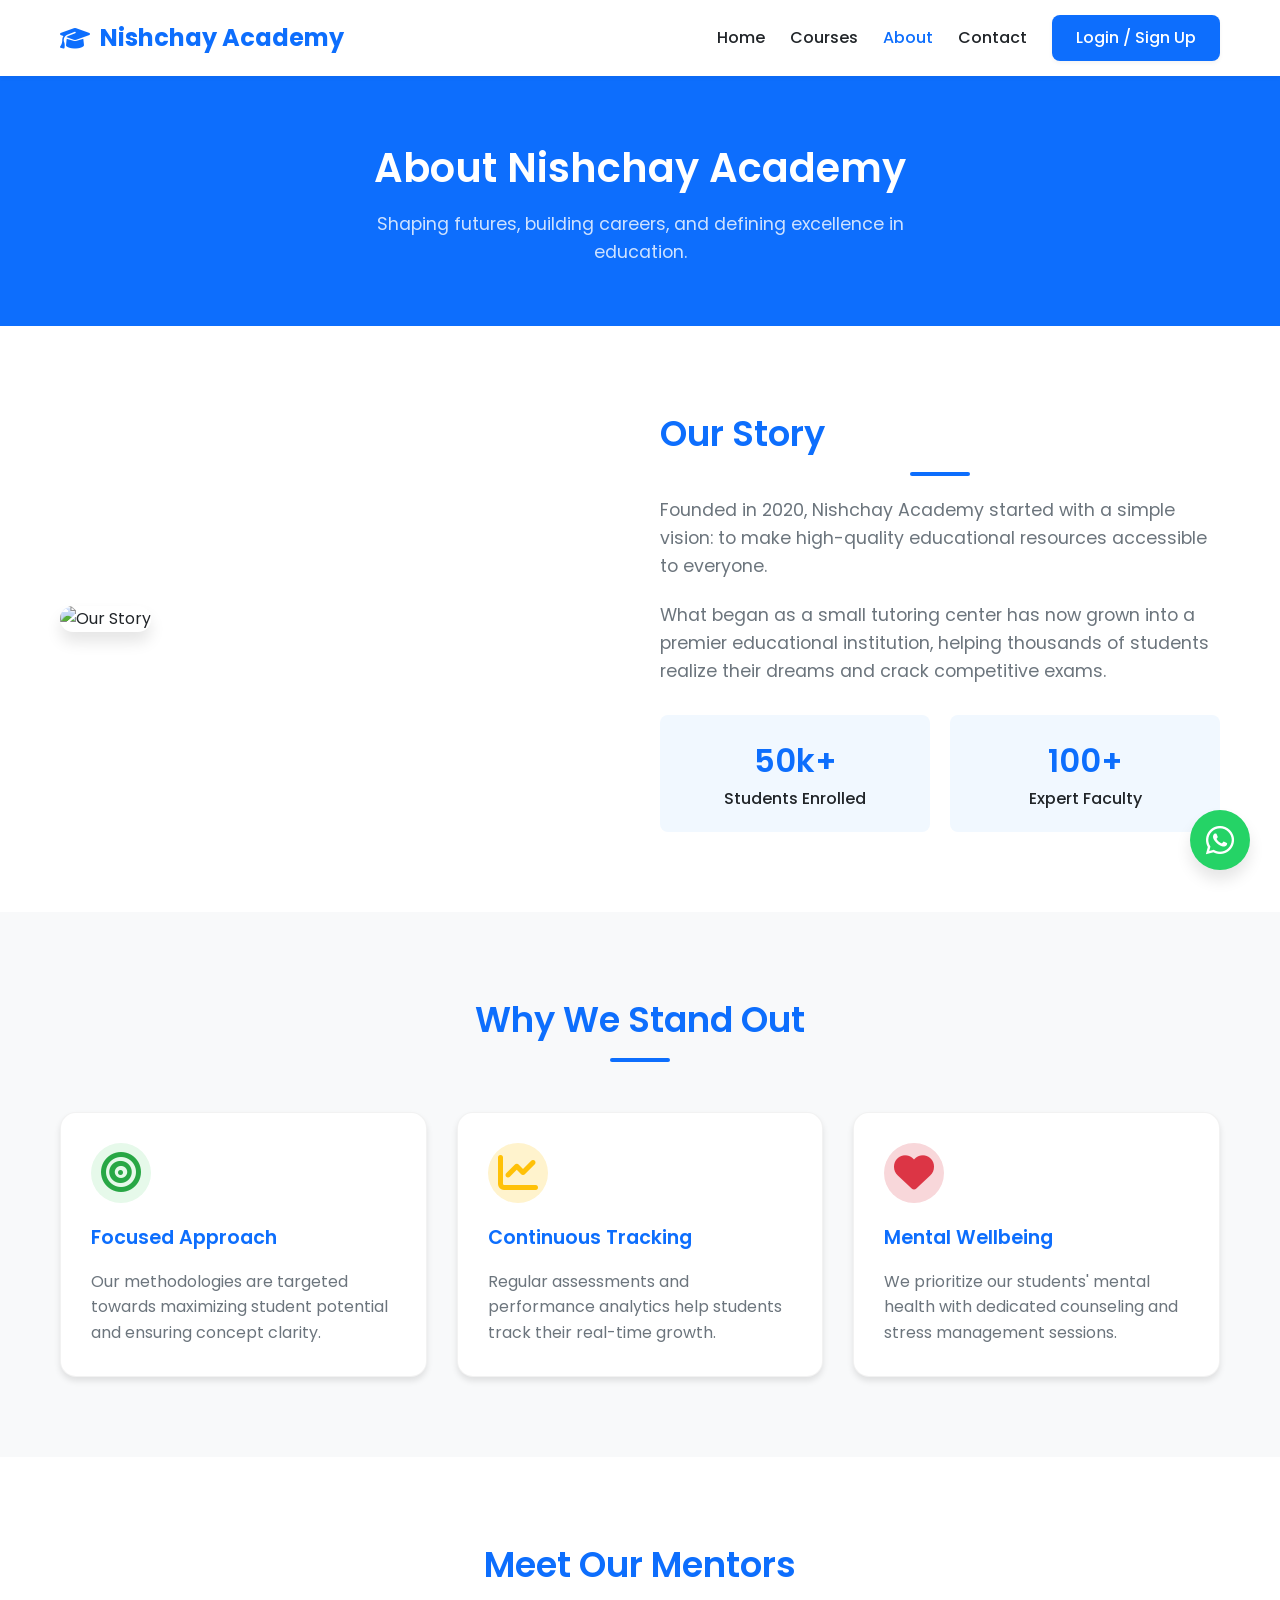
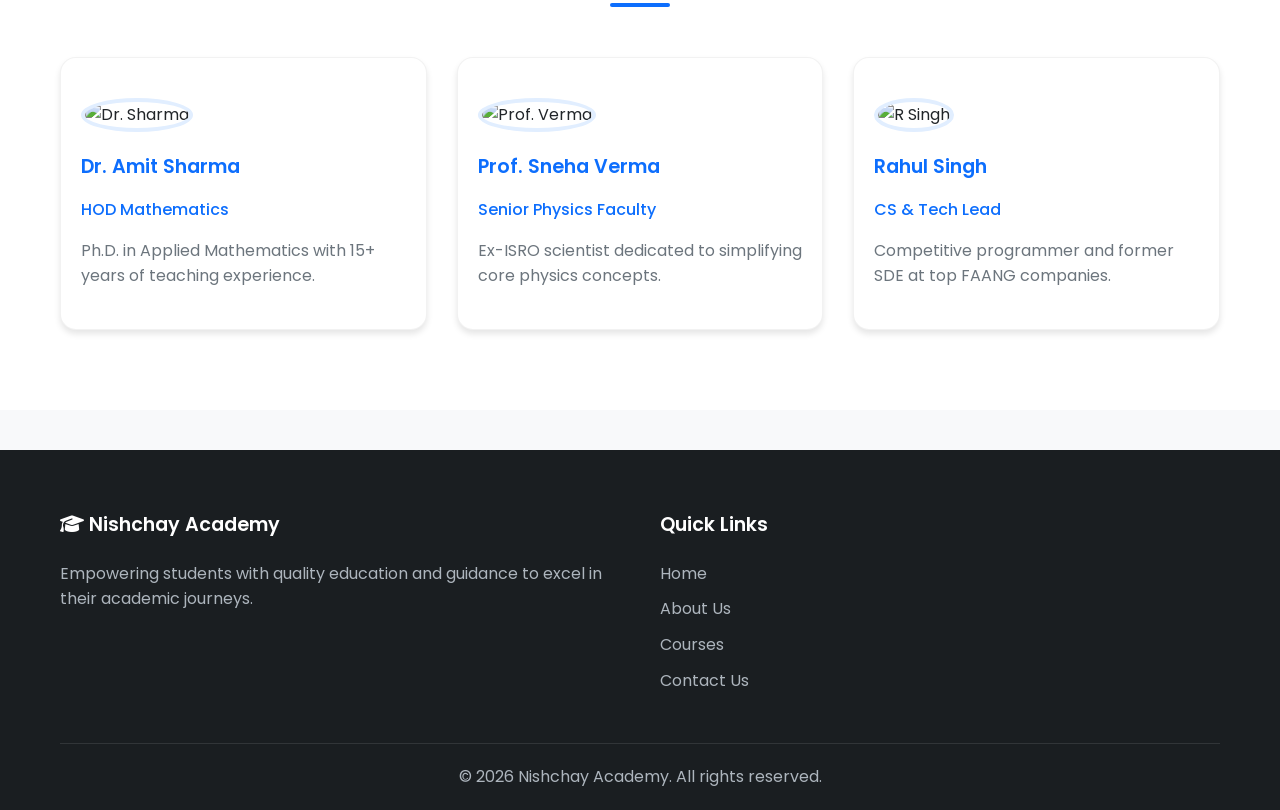
==== about.html @ 75c36a6b "Upload about.html" ====
<!DOCTYPE html>
<html lang="en">
<head>
    <meta charset="UTF-8">
    <meta name="viewport" content="width=device-width, initial-scale=1.0">
    <title>About Us | Nishchay Academy</title>
    <link rel="stylesheet" href="style.css">
    <link rel="stylesheet" href="https://cdnjs.cloudflare.com/ajax/libs/font-awesome/6.4.0/css/all.min.css">
</head>
<body>

    <!-- Navbar -->
    <nav class="navbar">
        <div class="container">
            <a href="index.html" class="navbar-brand">
                <i class="fa-solid fa-graduation-cap"></i> Nishchay Academy
            </a>
            <button class="nav-toggle" id="navToggle">
                <i class="fa-solid fa-bars"></i>
            </button>
            <ul class="nav-links" id="navLinks">
                <li><a href="index.html">Home</a></li>
                <li><a href="courses.html">Courses</a></li>
                <li><a href="about.html" class="active">About</a></li>
                <li><a href="contact.html">Contact</a></li>
                <li><a href="login.html" class="btn btn-primary" style="color: white;">Login / Sign Up</a></li>
            </ul>
        </div>
    </nav>

    <!-- Page Header -->
    <section class="section" style="background-color: var(--primary-color); color: white; padding: 60px 0; text-align: center;">
        <div class="container">
            <h1 style="color: white; font-size: 2.5rem; margin-bottom: 10px;">About Nishchay Academy</h1>
            <p style="color: rgba(255,255,255,0.8); font-size: 1.1rem; max-width: 600px; margin: 0 auto;">Shaping futures, building careers, and defining excellence in education.</p>
        </div>
    </section>

    <!-- Academy Story -->
    <section class="section section-bg">
        <div class="container">
            <div style="display: flex; flex-wrap: wrap; gap: 40px; align-items: center;">
                <div style="flex: 1; min-width: 300px;">
                    <img src="https://images.unsplash.com/photo-1524178232363-1fb2b075b655" alt="Our Story" style="width: 100%; border-radius: var(--radius-lg); box-shadow: var(--shadow-lg);">
                </div>
                <div style="flex: 1; min-width: 300px;">
                    <h2 class="section-title" style="text-align: left; margin-bottom: 20px;">Our Story</h2>
                    <p style="font-size: 1.1rem; color: var(--text-light); margin-bottom: 20px;">Founded in 2020, Nishchay Academy started with a simple vision: to make high-quality educational resources accessible to everyone.</p>
                    <p style="font-size: 1.1rem; color: var(--text-light); margin-bottom: 20px;">What began as a small tutoring center has now grown into a premier educational institution, helping thousands of students realize their dreams and crack competitive exams.</p>
                    <div style="display: grid; grid-template-columns: 1fr 1fr; gap: 20px; margin-top: 30px;">
                        <div style="padding: 20px; background: #f1f8ff; border-radius: var(--radius-md); text-align: center;">
                            <h3 style="font-size: 2rem; color: var(--primary-color);">50k+</h3>
                            <p style="color: var(--text-dark); font-weight: 500;">Students Enrolled</p>
                        </div>
                        <div style="padding: 20px; background: #f1f8ff; border-radius: var(--radius-md); text-align: center;">
                            <h3 style="font-size: 2rem; color: var(--primary-color);">100+</h3>
                            <p style="color: var(--text-dark); font-weight: 500;">Expert Faculty</p>
                        </div>
                    </div>
                </div>
            </div>
        </div>
    </section>

    <!-- Why Choose Us (Reused from index but styled differently if needed, here just keeping consistent) -->
    <section class="section">
        <div class="container">
            <h2 class="section-title">Why We Stand Out</h2>
            <div class="grid-3">
                <div class="card text-center">
                    <div class="card-icon" style="background: #e6f9ea; color: #28a745;">
                        <i class="fa-solid fa-bullseye"></i>
                    </div>
                    <h3 class="card-title">Focused Approach</h3>
                    <p class="card-text">Our methodologies are targeted towards maximizing student potential and ensuring concept clarity.</p>
                </div>
                <div class="card text-center">
                    <div class="card-icon" style="background: #fff3cd; color: #ffc107;">
                        <i class="fa-solid fa-chart-line"></i>
                    </div>
                    <h3 class="card-title">Continuous Tracking</h3>
                    <p class="card-text">Regular assessments and performance analytics help students track their real-time growth.</p>
                </div>
                <div class="card text-center">
                    <div class="card-icon" style="background: #f8d7da; color: #dc3545;">
                        <i class="fa-solid fa-heart"></i>
                    </div>
                    <h3 class="card-title">Mental Wellbeing</h3>
                    <p class="card-text">We prioritize our students' mental health with dedicated counseling and stress management sessions.</p>
                </div>
            </div>
        </div>
    </section>

    <!-- Team Section -->
    <section class="section section-bg">
        <div class="container">
            <h2 class="section-title">Meet Our Mentors</h2>
            <div class="grid-3">
                <!-- Team Member 1 -->
                <div class="card text-center" style="padding: 40px 20px;">
                    <img src="https://ui-avatars.com/api/?name=Dr.+A+Sharma&background=0d6efd&color=fff&size=120" alt="Dr. Sharma" style="border-radius: 50%; margin-bottom: 20px; border: 4px solid #e1eeff;">
                    <h3 class="card-title">Dr. Amit Sharma</h3>
                    <p style="color: var(--primary-color); font-weight: 500; margin-bottom: 15px;">HOD Mathematics</p>
                    <p class="card-text">Ph.D. in Applied Mathematics with 15+ years of teaching experience.</p>
                </div>
                <!-- Team Member 2 -->
                <div class="card text-center" style="padding: 40px 20px;">
                    <img src="https://ui-avatars.com/api/?name=Prof.+S+Verma&background=0d6efd&color=fff&size=120" alt="Prof. Verma" style="border-radius: 50%; margin-bottom: 20px; border: 4px solid #e1eeff;">
                    <h3 class="card-title">Prof. Sneha Verma</h3>
                    <p style="color: var(--primary-color); font-weight: 500; margin-bottom: 15px;">Senior Physics Faculty</p>
                    <p class="card-text">Ex-ISRO scientist dedicated to simplifying core physics concepts.</p>
                </div>
                <!-- Team Member 3 -->
                <div class="card text-center" style="padding: 40px 20px;">
                    <img src="https://ui-avatars.com/api/?name=R+Singh&background=0d6efd&color=fff&size=120" alt="R Singh" style="border-radius: 50%; margin-bottom: 20px; border: 4px solid #e1eeff;">
                    <h3 class="card-title">Rahul Singh</h3>
                    <p style="color: var(--primary-color); font-weight: 500; margin-bottom: 15px;">CS & Tech Lead</p>
                    <p class="card-text">Competitive programmer and former SDE at top FAANG companies.</p>
                </div>
            </div>
        </div>
    </section>

    <!-- Footer -->
    <footer class="footer">
        <div class="container">
            <div class="footer-grid">
                <div>
                    <h3 class="footer-title">
                        <i class="fa-solid fa-graduation-cap"></i> Nishchay Academy
                    </h3>
                    <p style="margin-bottom: 20px;">Empowering students with quality education and guidance to excel in their academic journeys.</p>
                </div>
                <div>
                    <h3 class="footer-title">Quick Links</h3>
                    <ul class="footer-links">
                        <li><a href="index.html">Home</a></li>
                        <li><a href="about.html">About Us</a></li>
                        <li><a href="courses.html">Courses</a></li>
                        <li><a href="contact.html">Contact Us</a></li>
                    </ul>
                </div>
            </div>
            <div class="footer-bottom">
                <p>&copy; 2026 Nishchay Academy. All rights reserved.</p>
            </div>
        </div>
    </footer>

    <!-- WhatsApp Button -->
    <a href="https://wa.me/TO_BE_ADDED_LATER" class="whatsapp-btn" target="_blank" rel="noopener noreferrer">
        <i class="fa-brands fa-whatsapp"></i>
    </a>

    <!-- Scripts -->
    <script>
        document.getElementById('navToggle').addEventListener('click', function() {
            document.getElementById('navLinks').classList.toggle('active');
        });
    </script>
</body>
</html>
---- style.css ----
@import url('https://fonts.googleapis.com/css2?family=Poppins:wght@300;400;500;600;700&display=swap');

:root {
  --primary-color: #0d6efd;
  --secondary-color: #0b5ed7;
  --accent-color: #17a2b8;
  --bg-color: #f8f9fa;
  --text-dark: #212529;
  --text-light: #6c757d;
  --white: #ffffff;
  --shadow-sm: 0 2px 4px rgba(0,0,0,0.05);
  --shadow-md: 0 4px 6px rgba(0,0,0,0.1);
  --shadow-lg: 0 10px 15px rgba(0,0,0,0.1);
  --radius-sm: 4px;
  --radius-md: 8px;
  --radius-lg: 16px;
  --transition: all 0.3s ease;
}

* {
  margin: 0;
  padding: 0;
  box-sizing: border-box;
}

body {
  font-family: 'Poppins', sans-serif;
  background-color: var(--bg-color);
  color: var(--text-dark);
  line-height: 1.6;
  overflow-x: hidden;
}

/* Typography */
h1, h2, h3, h4, h5, h6 {
  font-weight: 600;
  color: var(--primary-color);
}

a {
  text-decoration: none;
  color: var(--primary-color);
  transition: var(--transition);
}

a:hover {
  color: var(--secondary-color);
}

ul {
  list-style: none;
}

/* Layout */
.container {
  max-width: 1200px;
  margin: 0 auto;
  padding: 0 20px;
}

/* Navbar */
.navbar {
  background-color: var(--white);
  box-shadow: var(--shadow-sm);
  position: sticky;
  top: 0;
  z-index: 1000;
  padding: 15px 0;
}

.navbar .container {
  display: flex;
  justify-content: space-between;
  align-items: center;
}

.navbar-brand {
  font-size: 1.5rem;
  font-weight: 700;
  color: var(--primary-color);
  display: flex;
  align-items: center;
  gap: 10px;
}

.nav-links {
  display: flex;
  gap: 25px;
  align-items: center;
}

.nav-links a {
  color: var(--text-dark);
  font-weight: 500;
}

.nav-links a:hover, .nav-links a.active {
  color: var(--primary-color);
}

.nav-toggle {
  display: none;
  background: none;
  border: none;
  font-size: 1.5rem;
  color: var(--primary-color);
  cursor: pointer;
}

/* Buttons */
.btn {
  display: inline-block;
  padding: 10px 24px;
  border-radius: var(--radius-md);
  font-weight: 500;
  cursor: pointer;
  border: none;
  transition: var(--transition);
  text-align: center;
}

.btn-primary {
  background-color: var(--primary-color);
  color: var(--white);
  box-shadow: var(--shadow-sm);
}

.btn-primary:hover {
  background-color: var(--secondary-color);
  transform: translateY(-2px);
  box-shadow: var(--shadow-md);
  color: var(--white);
}

.btn-outline {
  background-color: transparent;
  border: 2px solid var(--primary-color);
  color: var(--primary-color);
}

.btn-outline:hover {
  background-color: var(--primary-color);
  color: var(--white);
}

/* Hero Section */
.hero {
  background: linear-gradient(135deg, rgba(255,255,255,1) 0%, rgba(225,238,255,1) 100%);
  padding: 80px 0;
  text-align: center;
  position: relative;
  overflow: hidden;
}

.hero h1 {
  font-size: 3.5rem;
  margin-bottom: 20px;
  animation: slideInDown 0.8s ease-out;
}

.hero p {
  font-size: 1.2rem;
  color: var(--text-light);
  margin-bottom: 30px;
  max-width: 600px;
  margin-left: auto;
  margin-right: auto;
  animation: fadeIn 1s ease-out 0.3s both;
}

.hero-btns {
  animation: slideInUp 0.8s ease-out 0.6s both;
  display: flex;
  gap: 15px;
  justify-content: center;
}

/* Shared Sections */
.section {
  padding: 80px 0;
}

.section-title {
  text-align: center;
  font-size: 2.2rem;
  margin-bottom: 50px;
  position: relative;
}

.section-title::after {
  content: '';
  display: block;
  width: 60px;
  height: 4px;
  background-color: var(--primary-color);
  margin: 10px auto 0;
  border-radius: 2px;
}

.section-bg {
  background-color: var(--white);
}

/* Cards & Grids */
.grid-3 {
  display: grid;
  grid-template-columns: repeat(auto-fit, minmax(300px, 1fr));
  gap: 30px;
}

.card {
  background-color: var(--white);
  border-radius: var(--radius-lg);
  box-shadow: var(--shadow-md);
  padding: 30px;
  transition: var(--transition);
  position: relative;
  overflow: hidden;
  border: 1px solid rgba(0,0,0,0.05);
}

.card:hover {
  transform: translateY(-10px);
  box-shadow: var(--shadow-lg);
}

.card-icon {
  font-size: 2.5rem;
  color: var(--primary-color);
  margin-bottom: 20px;
  display: inline-block;
  background: #e1eeff;
  width: 60px;
  height: 60px;
  line-height: 60px;
  text-align: center;
  border-radius: 50%;
}

.card-title {
  font-size: 1.2rem;
  margin-bottom: 15px;
}

.card-text {
  color: var(--text-light);
}

/* Course Cards */
.course-card {
  padding: 0;
  display: flex;
  flex-direction: column;
}

.course-img {
  width: 100%;
  height: 200px;
  object-fit: cover;
}

.course-content {
  padding: 20px;
  display: flex;
  flex-direction: column;
  flex-grow: 1;
}

.course-badge {
  display: inline-block;
  align-self: flex-start;
  padding: 4px 10px;
  background-color: var(--accent-color);
  color: var(--white);
  border-radius: var(--radius-sm);
  font-size: 0.8rem;
  margin-bottom: 10px;
}

.course-price-row {
  margin-top: auto;
  padding-top: 15px;
  display: flex;
  justify-content: space-between;
  align-items: center;
  border-top: 1px solid rgba(0,0,0,0.05);
}

.course-price {
  font-size: 1.2rem;
  font-weight: 700;
  color: var(--primary-color);
}

/* Testimonial Cards */
.testimonial-card {
  text-align: center;
}
.testimonial-avatar {
  width: 80px;
  height: 80px;
  border-radius: 50%;
  object-fit: cover;
  margin: 0 auto 15px;
  border: 3px solid #e1eeff;
}

/* Forms */
.form-group {
  margin-bottom: 20px;
}

.form-label {
  display: block;
  margin-bottom: 8px;
  font-weight: 500;
}

.form-control {
  width: 100%;
  padding: 12px 15px;
  border: 1px solid #ced4da;
  border-radius: var(--radius-md);
  font-family: inherit;
  transition: var(--transition);
}

.form-control:focus {
  outline: none;
  border-color: var(--primary-color);
  box-shadow: 0 0 0 3px rgba(13, 110, 253, 0.2);
}

textarea.form-control {
  resize: vertical;
  min-height: 120px;
}

/* Footer */
.footer {
  background-color: #1a1e21;
  color: #adb5bd;
  padding: 60px 0 20px;
  margin-top: 40px;
}

.footer-grid {
  display: grid;
  grid-template-columns: repeat(auto-fit, minmax(250px, 1fr));
  gap: 40px;
  margin-bottom: 40px;
}

.footer-title {
  color: var(--white);
  margin-bottom: 20px;
  font-size: 1.2rem;
}

.footer-links li {
  margin-bottom: 10px;
}

.footer-links a {
  color: #adb5bd;
}

.footer-links a:hover {
  color: var(--white);
  padding-left: 5px;
}

.footer-bottom {
  text-align: center;
  padding-top: 20px;
  border-top: 1px solid rgba(255,255,255,0.1);
}

/* WhatsApp Button */
.whatsapp-btn {
  position: fixed;
  bottom: 30px;
  right: 30px;
  background-color: #25d366;
  color: white;
  width: 60px;
  height: 60px;
  border-radius: 50%;
  display: flex;
  align-items: center;
  justify-content: center;
  font-size: 32px;
  box-shadow: var(--shadow-lg);
  z-index: 1000;
  transition: var(--transition);
}

.whatsapp-btn:hover {
  transform: scale(1.1);
  color: white;
}

/* Animations */
@keyframes slideInDown {
  from { transform: translateY(-50px); opacity: 0; }
  to { transform: translateY(0); opacity: 1; }
}

@keyframes slideInUp {
  from { transform: translateY(50px); opacity: 0; }
  to { transform: translateY(0); opacity: 1; }
}

@keyframes fadeIn {
  from { opacity: 0; }
  to { opacity: 1; }
}

/* Responsive Breakpoints */
@media (max-width: 768px) {
  .nav-links {
    display: none;
    flex-direction: column;
    position: absolute;
    top: 100%;
    left: 0;
    width: 100%;
    background-color: var(--white);
    padding: 20px;
    box-shadow: var(--shadow-md);
    gap: 15px;
  }
  
  .nav-links.active {
    display: flex;
  }
  
  .nav-toggle {
    display: block;
  }
  
  .hero h1 {
    font-size: 2.2rem;
  }
  
  .section {
    padding: 50px 0;
  }
}

/* Dashboard / Admin specific */
.dashboard-layout {
  display: flex;
  min-height: calc(100vh - 70px);
}

.sidebar {
  width: 250px;
  background-color: var(--white);
  border-right: 1px solid rgba(0,0,0,0.05);
  padding: 20px 0;
  transition: var(--transition);
}

.sidebar-link {
  display: flex;
  align-items: center;
  gap: 10px;
  padding: 15px 20px;
  color: var(--text-dark);
  font-weight: 500;
  border-left: 4px solid transparent;
}

.sidebar-link:hover, .sidebar-link.active {
  background-color: #e1eeff;
  color: var(--primary-color);
  border-left-color: var(--primary-color);
}

.dashboard-content {
  flex: 1;
  padding: 30px;
  overflow-y: auto;
}

/* Tables */
.table-responsive {
  overflow-x: auto;
}

.table {
  width: 100%;
  border-collapse: collapse;
  background: var(--white);
  border-radius: var(--radius-md);
  overflow: hidden;
  box-shadow: var(--shadow-sm);
}

.table th, .table td {
  padding: 15px;
  text-align: left;
  border-bottom: 1px solid rgba(0,0,0,0.05);
}

.table th {
  background-color: #f1f8ff;
  font-weight: 600;
  color: var(--primary-color);
}

/* Auth Tabs */
.auth-tabs {
  display: flex;
  border-bottom: 1px solid #ced4da;
  margin-bottom: 20px;
}

.auth-tab {
  flex: 1;
  text-align: center;
  padding: 15px;
  cursor: pointer;
  font-weight: 500;
  color: var(--text-light);
  border-bottom: 2px solid transparent;
  transition: var(--transition);
}

.auth-tab.active {
  color: var(--primary-color);
  border-bottom-color: var(--primary-color);
}

/* Progress bar */
.progress-container {
  width: 100%;
  height: 8px;
  background-color: #e9ecef;
  border-radius: var(--radius-sm);
  overflow: hidden;
  margin-top: 10px;
}

.progress-bar {
  height: 100%;
  background-color: var(--primary-color);
  border-radius: var(--radius-sm);
}
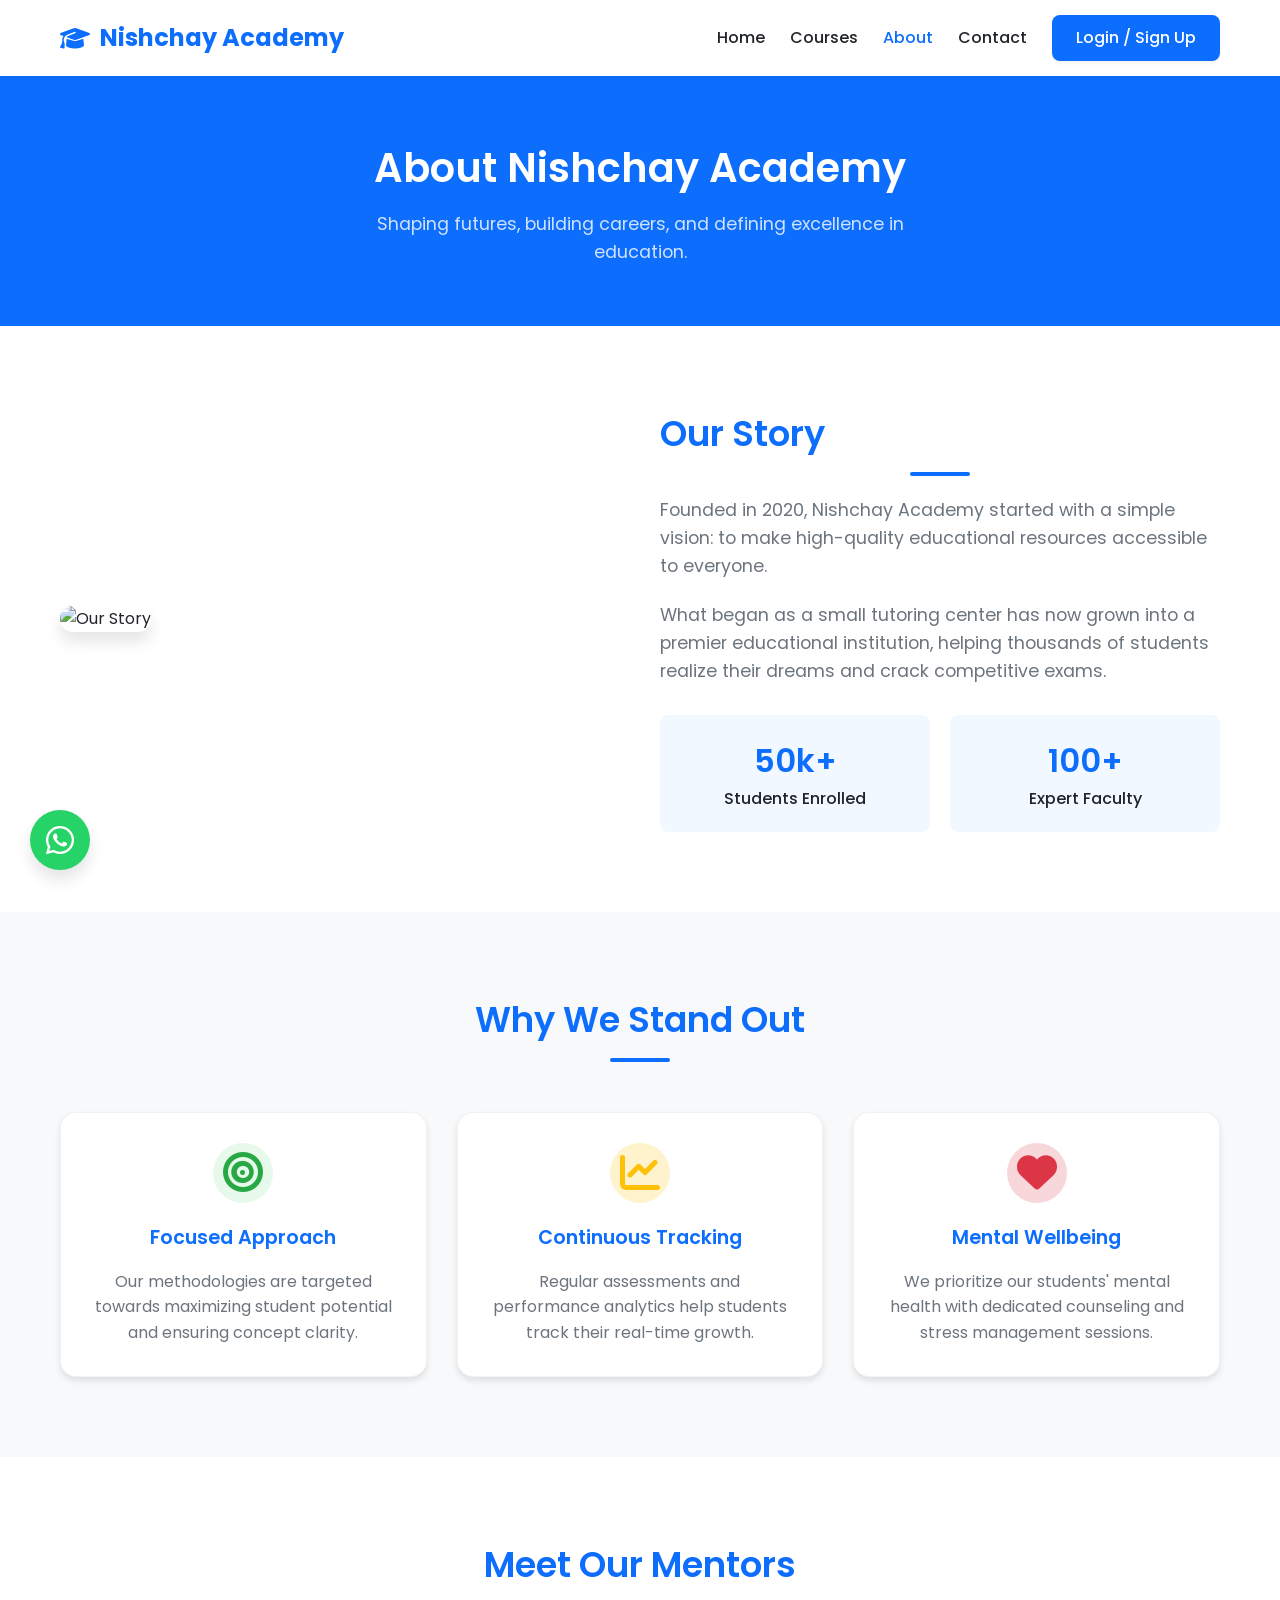
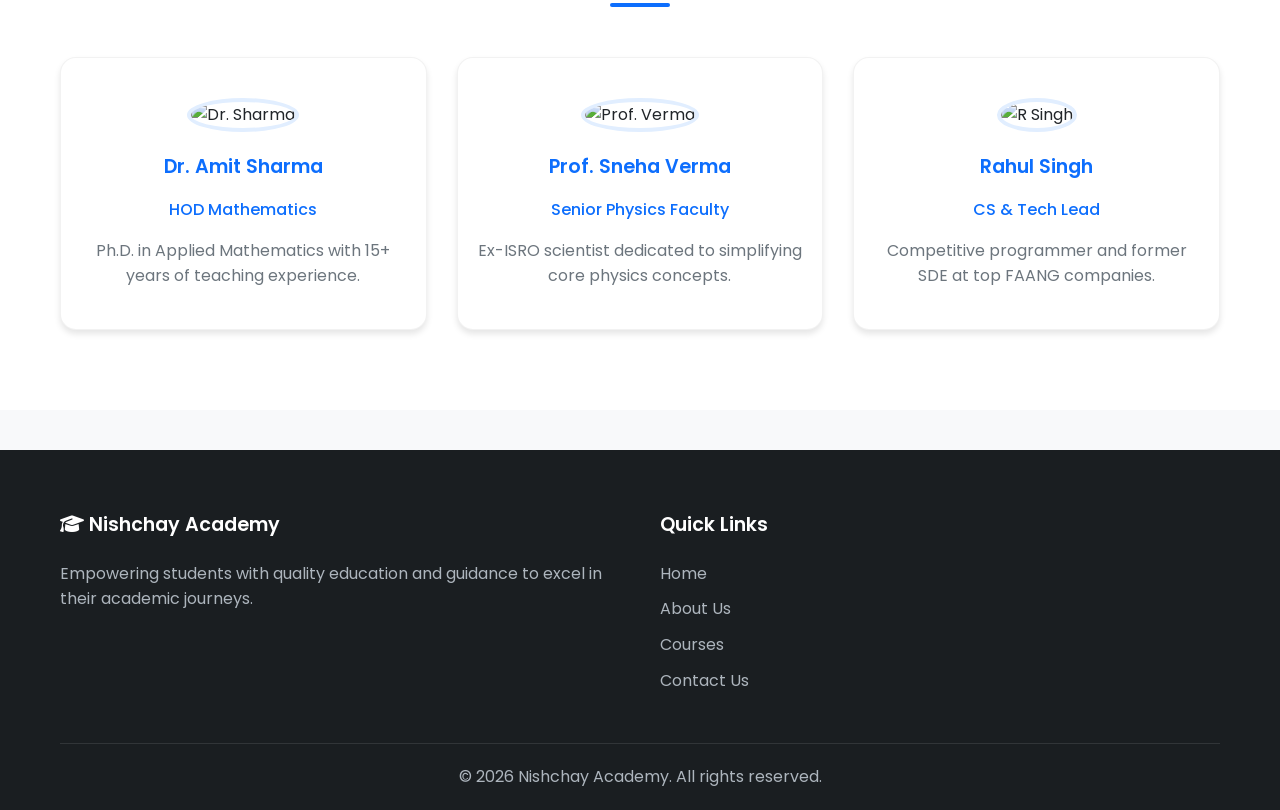
==== commit f24176e8: "Final fixes and dynamic settings: about.html" ====
--- a/about.html
+++ b/about.html
@@ -149,11 +149,28 @@
     </footer>
 
     <!-- WhatsApp Button -->
-    <a href="https://wa.me/TO_BE_ADDED_LATER" class="whatsapp-btn" target="_blank" rel="noopener noreferrer">
+    <a href="https://wa.me/919876543210" class="whatsapp-btn" target="_blank" rel="noopener noreferrer">
         <i class="fa-brands fa-whatsapp"></i>
     </a>
 
+    <!-- Tawk.to Script -->
+    <script type="text/javascript">
+        var Tawk_API=Tawk_API||{}, Tawk_LoadStart=new Date();
+        (function(){
+            var s1=document.createElement("script"),s0=document.getElementsByTagName("script")[0];
+            s1.async=true;
+            s1.src='https://embed.tawk.to/69cf86d453d34c1c35ed8d3a/1jl9ba368';
+            s1.charset='UTF-8';
+            s1.setAttribute('crossorigin','*');
+            s0.parentNode.insertBefore(s1,s0);
+        })();
+    </script>
+
     <!-- Scripts -->
+    <script type="module">
+        import { applyGlobalSettings } from './settings.js';
+        applyGlobalSettings();
+    </script>
     <script>
         document.getElementById('navToggle').addEventListener('click', function() {
             document.getElementById('navLinks').classList.toggle('active');
--- a/style.css
+++ b/style.css
@@ -58,6 +58,11 @@
   padding: 0 20px;
 }
 
+/* Bug #19 fix: .text-center was used but never defined */
+.text-center {
+  text-align: center;
+}
+
 /* Navbar */
 .navbar {
   background-color: var(--white);
@@ -113,6 +118,8 @@
   padding: 10px 24px;
   border-radius: var(--radius-md);
   font-weight: 500;
+  font-family: inherit;
+  font-size: inherit;
   cursor: pointer;
   border: none;
   transition: var(--transition);
@@ -130,6 +137,12 @@
   transform: translateY(-2px);
   box-shadow: var(--shadow-md);
   color: var(--white);
+}
+
+.btn-primary:disabled {
+  opacity: 0.7;
+  cursor: not-allowed;
+  transform: none;
 }
 
 .btn-outline {
@@ -173,6 +186,7 @@
   display: flex;
   gap: 15px;
   justify-content: center;
+  flex-wrap: wrap;
 }
 
 /* Shared Sections */
@@ -322,6 +336,7 @@
   border: 1px solid #ced4da;
   border-radius: var(--radius-md);
   font-family: inherit;
+  font-size: inherit;
   transition: var(--transition);
 }
 
@@ -380,7 +395,7 @@
 .whatsapp-btn {
   position: fixed;
   bottom: 30px;
-  right: 30px;
+  left: 30px;
   background-color: #25d366;
   color: white;
   width: 60px;
@@ -416,7 +431,19 @@
   to { opacity: 1; }
 }
 
+/* Bug #10 fix: proper class for showing user info on desktop */
+.user-info-desktop {
+  text-align: right;
+  display: none;
+}
+
 /* Responsive Breakpoints */
+@media (min-width: 576px) {
+  .user-info-desktop {
+    display: block;
+  }
+}
+
 @media (max-width: 768px) {
   .nav-links {
     display: none;
@@ -446,6 +473,10 @@
   .section {
     padding: 50px 0;
   }
+
+  .grid-3 {
+    grid-template-columns: 1fr;
+  }
 }
 
 /* Dashboard / Admin specific */
@@ -460,6 +491,7 @@
   border-right: 1px solid rgba(0,0,0,0.05);
   padding: 20px 0;
   transition: var(--transition);
+  flex-shrink: 0;
 }
 
 .sidebar-link {
@@ -482,6 +514,7 @@
   flex: 1;
   padding: 30px;
   overflow-y: auto;
+  min-width: 0;
 }
 
 /* Tables */
@@ -547,4 +580,22 @@
   height: 100%;
   background-color: var(--primary-color);
   border-radius: var(--radius-sm);
-}
+  transition: width 0.5s ease;
+}
+
+/* Toast notifications */
+.toast {
+  position: fixed;
+  bottom: 100px;
+  right: 30px;
+  padding: 15px 25px;
+  border-radius: var(--radius-md);
+  color: white;
+  font-weight: 500;
+  z-index: 9999;
+  animation: slideInUp 0.3s ease;
+  box-shadow: var(--shadow-lg);
+}
+
+.toast-success { background: #28a745; }
+.toast-error { background: #dc3545; }
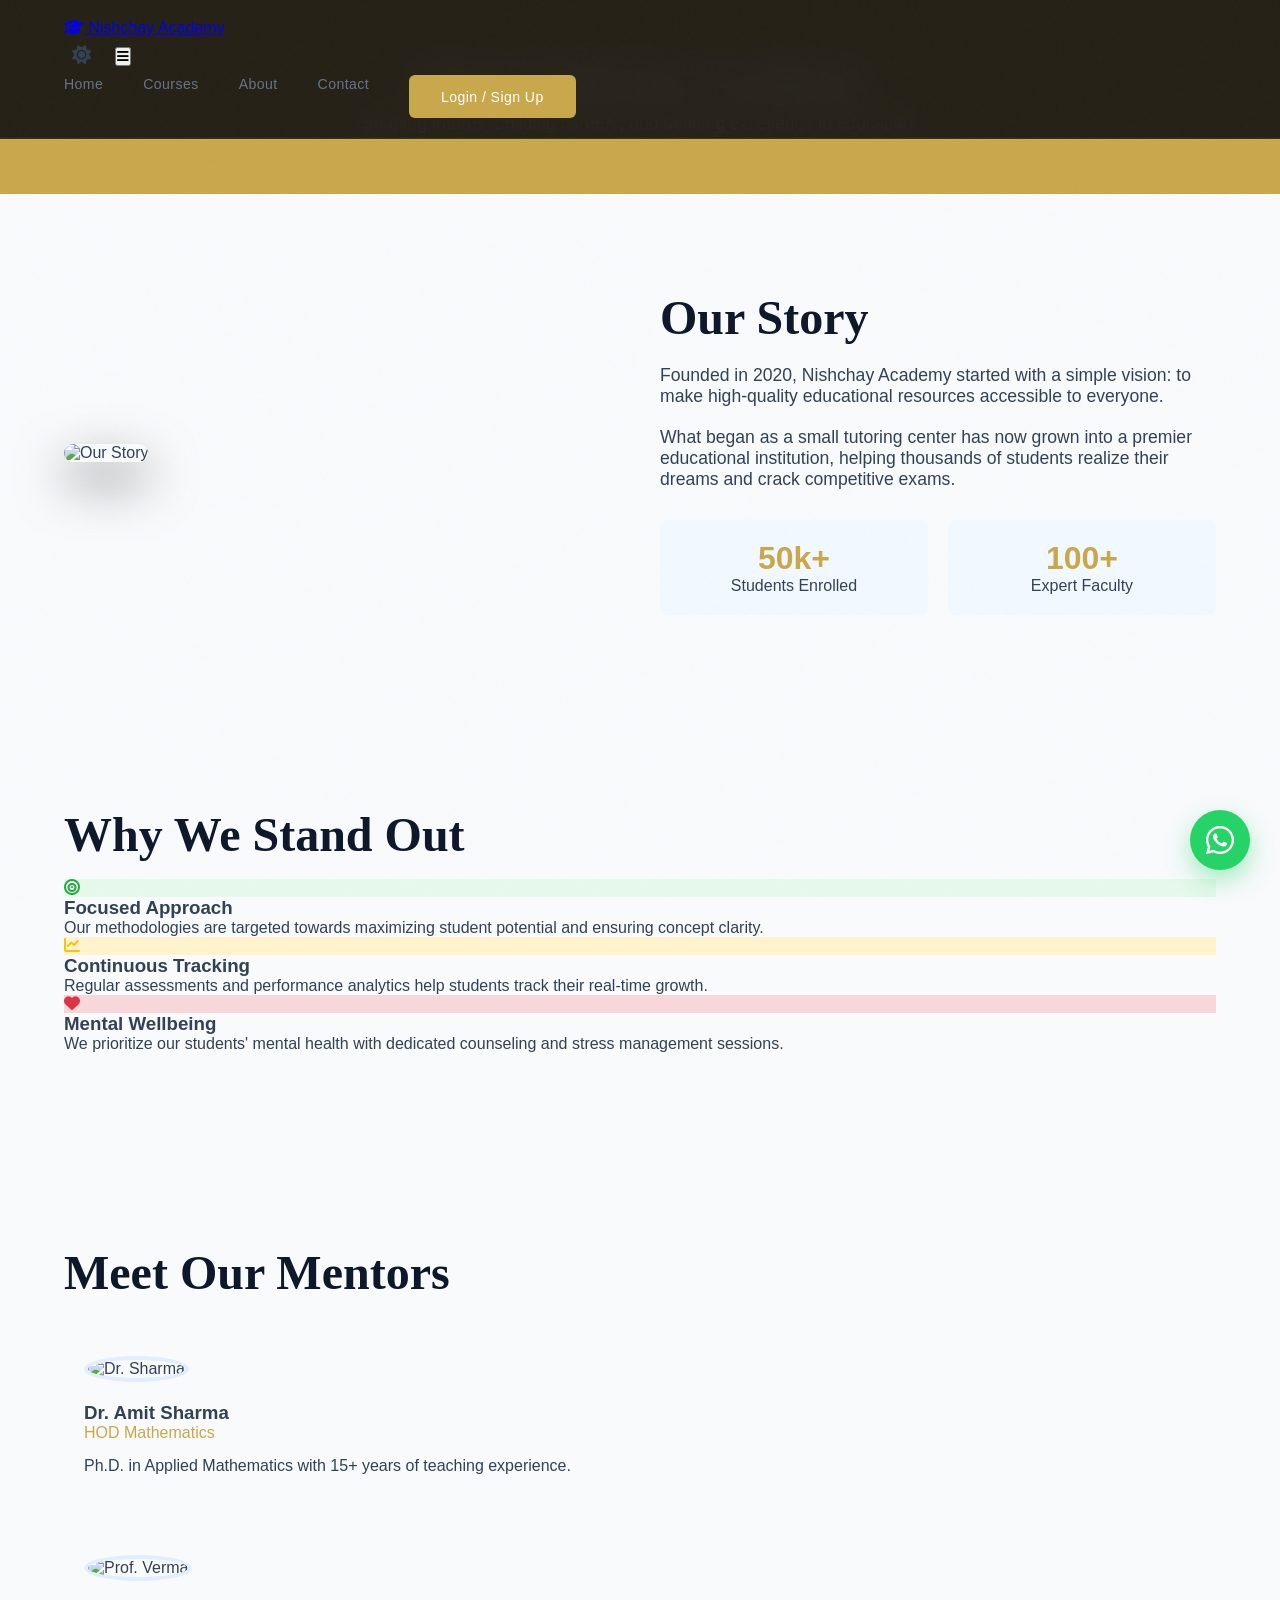
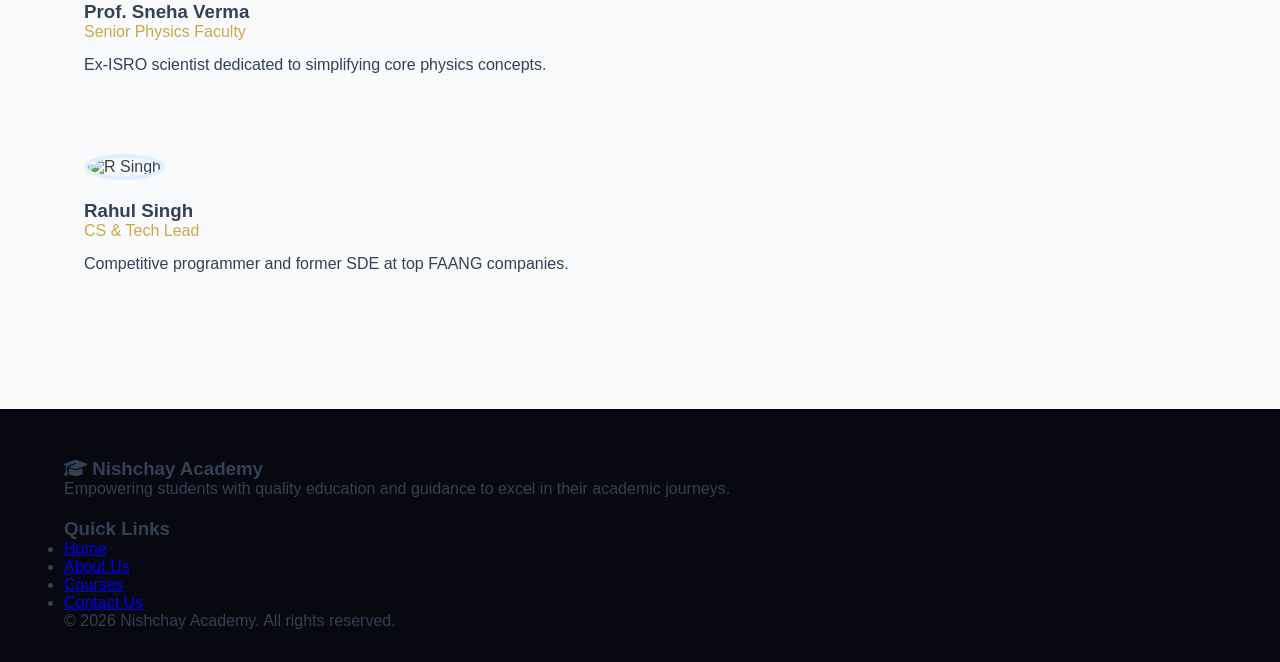
==== commit b7542713: "Upload about.html" ====
--- a/about.html
+++ b/about.html
@@ -6,6 +6,11 @@
     <title>About Us | Nishchay Academy</title>
     <link rel="stylesheet" href="style.css">
     <link rel="stylesheet" href="https://cdnjs.cloudflare.com/ajax/libs/font-awesome/6.4.0/css/all.min.css">
+    <script>
+      if (localStorage.getItem('theme') === 'light' || (!('theme' in localStorage) && window.matchMedia('(prefers-color-scheme: light)').matches)) {
+        document.documentElement.classList.add('light-mode');
+      }
+    </script>
 </head>
 <body>
 
@@ -15,9 +20,12 @@
             <a href="index.html" class="navbar-brand">
                 <i class="fa-solid fa-graduation-cap"></i> Nishchay Academy
             </a>
-            <button class="nav-toggle" id="navToggle">
-                <i class="fa-solid fa-bars"></i>
-            </button>
+            <div style="display: flex; align-items: center; gap: 1rem;">
+                <button id="themeToggleBtn" style="background:transparent; border:none; color:var(--text); font-size:1.2rem; cursor:pointer; padding: 0.5rem;"><i class="fa-solid fa-moon" id="themeIcon"></i></button>
+                <button class="nav-toggle" id="navToggle">
+                    <i class="fa-solid fa-bars"></i>
+                </button>
+            </div>
             <ul class="nav-links" id="navLinks">
                 <li><a href="index.html">Home</a></li>
                 <li><a href="courses.html">Courses</a></li>
@@ -44,8 +52,8 @@
                     <img src="https://images.unsplash.com/photo-1524178232363-1fb2b075b655" alt="Our Story" style="width: 100%; border-radius: var(--radius-lg); box-shadow: var(--shadow-lg);">
                 </div>
                 <div style="flex: 1; min-width: 300px;">
-                    <h2 class="section-title" style="text-align: left; margin-bottom: 20px;">Our Story</h2>
-                    <p style="font-size: 1.1rem; color: var(--text-light); margin-bottom: 20px;">Founded in 2020, Nishchay Academy started with a simple vision: to make high-quality educational resources accessible to everyone.</p>
+                    <h2 class="section-title" id="cms-about-heading" style="text-align: left; margin-bottom: 20px;">Our Story</h2>
+                    <p id="cms-about-content" style="font-size: 1.1rem; color: var(--text-light); margin-bottom: 20px;">Founded in 2020, Nishchay Academy started with a simple vision: to make high-quality educational resources accessible to everyone.</p>
                     <p style="font-size: 1.1rem; color: var(--text-light); margin-bottom: 20px;">What began as a small tutoring center has now grown into a premier educational institution, helping thousands of students realize their dreams and crack competitive exams.</p>
                     <div style="display: grid; grid-template-columns: 1fr 1fr; gap: 20px; margin-top: 30px;">
                         <div style="padding: 20px; background: #f1f8ff; border-radius: var(--radius-md); text-align: center;">
@@ -175,6 +183,21 @@
         document.getElementById('navToggle').addEventListener('click', function() {
             document.getElementById('navLinks').classList.toggle('active');
         });
+
+        // Theme Toggle Logic
+        const themeToggle = document.getElementById('themeToggleBtn');
+        const themeIcon = document.getElementById('themeIcon');
+        if(themeToggle) {
+            if(document.documentElement.classList.contains('light-mode')) {
+                themeIcon.classList.replace('fa-moon', 'fa-sun');
+            }
+            themeToggle.addEventListener('click', () => {
+                document.documentElement.classList.toggle('light-mode');
+                const isLight = document.documentElement.classList.contains('light-mode');
+                localStorage.setItem('theme', isLight ? 'light' : 'dark');
+                themeIcon.className = isLight ? 'fa-solid fa-sun' : 'fa-solid fa-moon';
+            });
+        }
     </script>
 </body>
 </html>
--- a/style.css
+++ b/style.css
@@ -1,601 +1,253 @@
-@import url('https://fonts.googleapis.com/css2?family=Poppins:wght@300;400;500;600;700&display=swap');
+html.light-mode {
+  --dark: #F8FAFC;
+  --dark2: #FFFFFF;
+  --dark3: #F1F5F9;
+  --card: rgba(255,255,255,0.8);
+  --text: #334155;
+  --muted: #64748B;
+  --heading-color: #0F172A;
+  --border-dim: rgba(0,0,0,0.08);
+  --border-med: rgba(0,0,0,0.15);
+}
 
 :root {
-  --primary-color: #0d6efd;
-  --secondary-color: #0b5ed7;
-  --accent-color: #17a2b8;
-  --bg-color: #f8f9fa;
-  --text-dark: #212529;
-  --text-light: #6c757d;
-  --white: #ffffff;
-  --shadow-sm: 0 2px 4px rgba(0,0,0,0.05);
-  --shadow-md: 0 4px 6px rgba(0,0,0,0.1);
-  --shadow-lg: 0 10px 15px rgba(0,0,0,0.1);
+  --gold: #C9A84C;
+  --gold-light: #E8C96A;
+  --gold-pale: #F5E8C0;
+  --dark: #0A0A0F;
+  --dark2: #13131C;
+  --dark3: #1C1C2B;
+  --card: #16162080;
+  --text: #E8E8F0;
+  --muted: #8888AA;
+  --accent: #4F7CFF;
   --radius-sm: 4px;
   --radius-md: 8px;
   --radius-lg: 16px;
-  --transition: all 0.3s ease;
-}
-
-* {
-  margin: 0;
-  padding: 0;
-  box-sizing: border-box;
-}
+  --shadow-lg: 0 20px 50px rgba(0,0,0,0.5);
+  --primary-color: var(--gold);
+  --heading-color: #fff;
+  --border-dim: rgba(255,255,255,0.07);
+  --border-med: rgba(255,255,255,0.15);
+}
+
+*, *::before, *::after { box-sizing: border-box; margin: 0; padding: 0; }
+
+html { scroll-behavior: smooth; }
 
 body {
-  font-family: 'Poppins', sans-serif;
-  background-color: var(--bg-color);
-  color: var(--text-dark);
-  line-height: 1.6;
+  background: var(--dark);
+  color: var(--text);
+  font-family: 'DM Sans', sans-serif;
   overflow-x: hidden;
 }
 
-/* Typography */
-h1, h2, h3, h4, h5, h6 {
-  font-weight: 600;
-  color: var(--primary-color);
-}
-
-a {
+/* NOISE OVERLAY */
+body::before {
+  content: '';
+  position: fixed;
+  inset: 0;
+  background-image: url("data:image/svg+xml,%3Csvg viewBox='0 0 256 256' xmlns='http://www.w3.org/2000/svg'%3E%3Cfilter id='noise'%3E%3CfeTurbulence type='fractalNoise' baseFrequency='0.9' numOctaves='4' stitchTiles='stitch'/%3E%3C/filter%3E%3Crect width='100%25' height='100%25' filter='url(%23noise)' opacity='0.04'/%3E%3C/svg%3E");
+  pointer-events: none;
+  z-index: 1000;
+  opacity: 0.4;
+}
+
+/* NAVBAR */
+nav {
+  position: fixed; top: 0; left: 0; right: 0;
+  z-index: 900;
+  display: flex; align-items: center; justify-content: space-between;
+  padding: 1.2rem 5%;
+  background: rgba(10,10,15,0.85);
+  backdrop-filter: blur(18px);
+  border-bottom: 1px solid rgba(201,168,76,0.15);
+}
+.nav-logo {
+  font-family: 'Playfair Display', serif;
+  font-size: 1.5rem;
+  font-weight: 900;
+  color: var(--gold);
+  letter-spacing: -0.5px;
   text-decoration: none;
-  color: var(--primary-color);
-  transition: var(--transition);
-}
-
-a:hover {
-  color: var(--secondary-color);
-}
-
-ul {
-  list-style: none;
-}
-
-/* Layout */
-.container {
-  max-width: 1200px;
-  margin: 0 auto;
-  padding: 0 20px;
-}
-
-/* Bug #19 fix: .text-center was used but never defined */
-.text-center {
-  text-align: center;
-}
-
-/* Navbar */
-.navbar {
-  background-color: var(--white);
-  box-shadow: var(--shadow-sm);
-  position: sticky;
-  top: 0;
-  z-index: 1000;
-  padding: 15px 0;
-}
-
-.navbar .container {
-  display: flex;
-  justify-content: space-between;
-  align-items: center;
-}
-
-.navbar-brand {
-  font-size: 1.5rem;
-  font-weight: 700;
-  color: var(--primary-color);
-  display: flex;
-  align-items: center;
-  gap: 10px;
-}
-
-.nav-links {
-  display: flex;
-  gap: 25px;
-  align-items: center;
-}
-
+}
+.nav-logo span { color: var(--text); }
+.nav-links { display: flex; gap: 2.5rem; list-style: none; }
 .nav-links a {
-  color: var(--text-dark);
-  font-weight: 500;
-}
-
-.nav-links a:hover, .nav-links a.active {
-  color: var(--primary-color);
-}
-
-.nav-toggle {
-  display: none;
-  background: none;
-  border: none;
-  font-size: 1.5rem;
-  color: var(--primary-color);
-  cursor: pointer;
-}
-
-/* Buttons */
-.btn {
-  display: inline-block;
-  padding: 10px 24px;
-  border-radius: var(--radius-md);
-  font-weight: 500;
-  font-family: inherit;
-  font-size: inherit;
-  cursor: pointer;
-  border: none;
-  transition: var(--transition);
-  text-align: center;
-}
-
-.btn-primary {
-  background-color: var(--primary-color);
-  color: var(--white);
-  box-shadow: var(--shadow-sm);
-}
-
-.btn-primary:hover {
-  background-color: var(--secondary-color);
-  transform: translateY(-2px);
-  box-shadow: var(--shadow-md);
-  color: var(--white);
-}
-
-.btn-primary:disabled {
-  opacity: 0.7;
-  cursor: not-allowed;
-  transform: none;
-}
-
-.btn-outline {
-  background-color: transparent;
-  border: 2px solid var(--primary-color);
-  color: var(--primary-color);
-}
-
-.btn-outline:hover {
-  background-color: var(--primary-color);
-  color: var(--white);
-}
-
-/* Hero Section */
+  color: var(--muted); text-decoration: none;
+  font-size: 0.88rem; font-weight: 500; letter-spacing: 0.03em;
+  transition: color 0.2s;
+}
+.nav-links a:hover { color: var(--gold); }
+.nav-cta {
+  background: var(--gold);
+  color: var(--dark);
+  border: none; padding: 0.6rem 1.5rem;
+  font-family: 'DM Sans', sans-serif;
+  font-weight: 600; font-size: 0.88rem;
+  cursor: pointer; border-radius: 4px;
+  transition: background 0.2s, transform 0.15s;
+}
+.nav-cta:hover { background: var(--gold-light); transform: translateY(-1px); }
+
+/* HERO */
 .hero {
-  background: linear-gradient(135deg, rgba(255,255,255,1) 0%, rgba(225,238,255,1) 100%);
-  padding: 80px 0;
-  text-align: center;
+  min-height: 100vh;
+  display: flex; align-items: center;
+  padding: 8rem 5% 5rem;
   position: relative;
   overflow: hidden;
 }
-
-.hero h1 {
-  font-size: 3.5rem;
-  margin-bottom: 20px;
-  animation: slideInDown 0.8s ease-out;
-}
-
-.hero p {
-  font-size: 1.2rem;
-  color: var(--text-light);
-  margin-bottom: 30px;
-  max-width: 600px;
-  margin-left: auto;
-  margin-right: auto;
-  animation: fadeIn 1s ease-out 0.3s both;
-}
-
-.hero-btns {
-  animation: slideInUp 0.8s ease-out 0.6s both;
-  display: flex;
-  gap: 15px;
-  justify-content: center;
-  flex-wrap: wrap;
-}
-
-/* Shared Sections */
-.section {
-  padding: 80px 0;
-}
-
+.hero-bg {
+  position: absolute; inset: 0;
+  background: radial-gradient(ellipse 80% 60% at 60% 30%, rgba(79,124,255,0.07) 0%, transparent 70%),
+              radial-gradient(ellipse 50% 50% at 20% 80%, rgba(201,168,76,0.08) 0%, transparent 60%);
+}
+.hero-grid {
+  position: absolute; inset: 0;
+  background-image: linear-gradient(rgba(201,168,76,0.04) 1px, transparent 1px),
+                    linear-gradient(90deg, rgba(201,168,76,0.04) 1px, transparent 1px);
+  background-size: 60px 60px;
+  mask-image: radial-gradient(ellipse 70% 60% at 50% 50%, black, transparent);
+}
+.hero-content { max-width: 680px; position: relative; z-index: 2; animation: fadeUp 0.9s ease both; }
+.hero-badge {
+  display: inline-flex; align-items: center; gap: 0.5rem;
+  background: rgba(201,168,76,0.1); border: 1px solid rgba(201,168,76,0.3);
+  padding: 0.4rem 1rem; border-radius: 100px;
+  font-size: 0.78rem; font-weight: 600; color: var(--gold);
+  letter-spacing: 0.08em; text-transform: uppercase; margin-bottom: 1.5rem;
+}
+h1 {
+  font-family: 'Playfair Display', serif;
+  font-size: clamp(2.8rem, 6vw, 5.2rem);
+  line-height: 1.08;
+  font-weight: 900;
+  color: var(--heading-color);
+  margin-bottom: 1.5rem;
+}
+h1 em { font-style: italic; color: var(--gold); }
+.hero-sub {
+  font-size: 1.08rem; line-height: 1.7;
+  color: var(--muted); max-width: 520px;
+  margin-bottom: 2.5rem; font-weight: 300;
+}
+.hero-actions { display: flex; gap: 1rem; flex-wrap: wrap; }
+.btn-primary {
+  background: var(--gold); color: var(--dark);
+  padding: 0.85rem 2rem; border: none;
+  font-family: 'DM Sans', sans-serif;
+  font-weight: 700; font-size: 0.95rem;
+  cursor: pointer; border-radius: 6px;
+  transition: all 0.2s;
+  text-decoration: none;
+  display: inline-block;
+}
+.btn-primary:hover { background: var(--gold-light); transform: translateY(-2px); box-shadow: 0 8px 24px rgba(201,168,76,0.25); }
+.btn-ghost {
+  background: transparent; color: var(--text);
+  padding: 0.85rem 2rem;
+  border: 1px solid var(--border-med);
+  font-family: 'DM Sans', sans-serif;
+  font-weight: 500; font-size: 0.95rem;
+  cursor: pointer; border-radius: 6px;
+  transition: all 0.2s;
+}
+.btn-ghost:hover { border-color: var(--gold); color: var(--gold); }
+
+/* SECTIONS */
+section { padding: 6rem 5%; }
+.section-tag {
+  font-size: 0.75rem; font-weight: 700;
+  letter-spacing: 0.15em; text-transform: uppercase;
+  color: var(--gold); margin-bottom: 0.8rem;
+}
 .section-title {
-  text-align: center;
-  font-size: 2.2rem;
-  margin-bottom: 50px;
-  position: relative;
-}
-
-.section-title::after {
-  content: '';
-  display: block;
-  width: 60px;
-  height: 4px;
-  background-color: var(--primary-color);
-  margin: 10px auto 0;
-  border-radius: 2px;
-}
-
-.section-bg {
-  background-color: var(--white);
-}
-
-/* Cards & Grids */
-.grid-3 {
+  font-family: 'Playfair Display', serif;
+  font-size: clamp(2rem, 4vw, 3rem);
+  font-weight: 900; color: var(--heading-color);
+  margin-bottom: 1rem; line-height: 1.15;
+}
+.section-sub { color: var(--muted); font-size: 1rem; line-height: 1.7; max-width: 500px; }
+
+/* TICKER */
+.ticker-wrap {
+  background: var(--dark2);
+  border-top: 1px solid rgba(201,168,76,0.12);
+  border-bottom: 1px solid rgba(201,168,76,0.12);
+  padding: 0.8rem 0; overflow: hidden;
+}
+.ticker {
+  display: flex; gap: 0;
+  animation: ticker 28s linear infinite;
+  white-space: nowrap;
+}
+.ticker-item {
+  display: inline-flex; align-items: center; gap: 0.6rem;
+  padding: 0 2.5rem;
+  font-size: 0.82rem; font-weight: 600; color: var(--muted);
+}
+.ticker-item .hi { color: var(--gold); }
+
+/* COURSES GRID */
+.courses-grid {
   display: grid;
-  grid-template-columns: repeat(auto-fit, minmax(300px, 1fr));
-  gap: 30px;
-}
-
-.card {
-  background-color: var(--white);
-  border-radius: var(--radius-lg);
-  box-shadow: var(--shadow-md);
-  padding: 30px;
-  transition: var(--transition);
-  position: relative;
-  overflow: hidden;
-  border: 1px solid rgba(0,0,0,0.05);
-}
-
-.card:hover {
-  transform: translateY(-10px);
-  box-shadow: var(--shadow-lg);
-}
-
-.card-icon {
-  font-size: 2.5rem;
-  color: var(--primary-color);
-  margin-bottom: 20px;
-  display: inline-block;
-  background: #e1eeff;
-  width: 60px;
-  height: 60px;
-  line-height: 60px;
-  text-align: center;
-  border-radius: 50%;
-}
-
-.card-title {
-  font-size: 1.2rem;
-  margin-bottom: 15px;
-}
-
-.card-text {
-  color: var(--text-light);
-}
-
-/* Course Cards */
+  grid-template-columns: repeat(auto-fill, minmax(280px, 1fr));
+  gap: 1.5rem; margin-top: 3rem;
+}
 .course-card {
-  padding: 0;
-  display: flex;
-  flex-direction: column;
-}
-
-.course-img {
-  width: 100%;
-  height: 200px;
-  object-fit: cover;
-}
-
-.course-content {
-  padding: 20px;
-  display: flex;
-  flex-direction: column;
-  flex-grow: 1;
-}
-
-.course-badge {
-  display: inline-block;
-  align-self: flex-start;
-  padding: 4px 10px;
-  background-color: var(--accent-color);
-  color: var(--white);
-  border-radius: var(--radius-sm);
-  font-size: 0.8rem;
-  margin-bottom: 10px;
-}
-
-.course-price-row {
-  margin-top: auto;
-  padding-top: 15px;
-  display: flex;
-  justify-content: space-between;
-  align-items: center;
-  border-top: 1px solid rgba(0,0,0,0.05);
-}
-
-.course-price {
-  font-size: 1.2rem;
-  font-weight: 700;
-  color: var(--primary-color);
-}
-
-/* Testimonial Cards */
-.testimonial-card {
-  text-align: center;
-}
-.testimonial-avatar {
-  width: 80px;
-  height: 80px;
-  border-radius: 50%;
-  object-fit: cover;
-  margin: 0 auto 15px;
-  border: 3px solid #e1eeff;
-}
-
-/* Forms */
-.form-group {
-  margin-bottom: 20px;
-}
-
-.form-label {
-  display: block;
-  margin-bottom: 8px;
-  font-weight: 500;
-}
-
-.form-control {
-  width: 100%;
-  padding: 12px 15px;
-  border: 1px solid #ced4da;
-  border-radius: var(--radius-md);
-  font-family: inherit;
-  font-size: inherit;
-  transition: var(--transition);
-}
-
-.form-control:focus {
-  outline: none;
-  border-color: var(--primary-color);
-  box-shadow: 0 0 0 3px rgba(13, 110, 253, 0.2);
-}
-
-textarea.form-control {
-  resize: vertical;
-  min-height: 120px;
-}
-
-/* Footer */
-.footer {
-  background-color: #1a1e21;
-  color: #adb5bd;
-  padding: 60px 0 20px;
-  margin-top: 40px;
-}
-
-.footer-grid {
-  display: grid;
-  grid-template-columns: repeat(auto-fit, minmax(250px, 1fr));
-  gap: 40px;
-  margin-bottom: 40px;
-}
-
-.footer-title {
-  color: var(--white);
-  margin-bottom: 20px;
-  font-size: 1.2rem;
-}
-
-.footer-links li {
-  margin-bottom: 10px;
-}
-
-.footer-links a {
-  color: #adb5bd;
-}
-
-.footer-links a:hover {
-  color: var(--white);
-  padding-left: 5px;
-}
-
-.footer-bottom {
-  text-align: center;
-  padding-top: 20px;
-  border-top: 1px solid rgba(255,255,255,0.1);
-}
-
-/* WhatsApp Button */
+  background: var(--card);
+  border: 1px solid var(--border-dim);
+  border-radius: 16px; padding: 2rem;
+  transition: all 0.3s; cursor: pointer;
+  position: relative; overflow: hidden;
+}
+.course-card:hover { transform: translateY(-4px); border-color: rgba(201,168,76,0.25); }
+.course-icon {
+  width: 48px; height: 48px;
+  background: rgba(201,168,76,0.1);
+  border-radius: 12px; display: flex; align-items: center; justify-content: center;
+  font-size: 1.4rem; margin-bottom: 1.2rem;
+}
+
+/* FOOTER */
+footer {
+  background: #080810;
+  border-top: 1px solid var(--border-dim);
+  padding: 3rem 5% 2rem;
+}
+.footer-top {
+  display: flex; justify-content: space-between;
+  gap: 2rem; flex-wrap: wrap;
+  padding-bottom: 2rem;
+  border-bottom: 1px solid var(--border-dim);
+  margin-bottom: 2rem;
+}
+
+/* ANIMATIONS */
+@keyframes fadeUp {
+  from { opacity: 0; transform: translateY(30px); }
+  to { opacity: 1; transform: translateY(0); }
+}
+@keyframes ticker {
+  from { transform: translateX(0); }
+  to { transform: translateX(-50%); }
+}
+
+.reveal {
+  opacity: 0; transform: translateY(24px);
+  transition: opacity 0.7s ease, transform 0.7s ease;
+}
+.reveal.visible { opacity: 1; transform: translateY(0); }
+
+/* WHATSAPP BUTTON */
 .whatsapp-btn {
-  position: fixed;
-  bottom: 30px;
-  left: 30px;
-  background-color: #25d366;
-  color: white;
-  width: 60px;
-  height: 60px;
-  border-radius: 50%;
-  display: flex;
-  align-items: center;
-  justify-content: center;
-  font-size: 32px;
-  box-shadow: var(--shadow-lg);
-  z-index: 1000;
-  transition: var(--transition);
-}
-
-.whatsapp-btn:hover {
-  transform: scale(1.1);
-  color: white;
-}
-
-/* Animations */
-@keyframes slideInDown {
-  from { transform: translateY(-50px); opacity: 0; }
-  to { transform: translateY(0); opacity: 1; }
-}
-
-@keyframes slideInUp {
-  from { transform: translateY(50px); opacity: 0; }
-  to { transform: translateY(0); opacity: 1; }
-}
-
-@keyframes fadeIn {
-  from { opacity: 0; }
-  to { opacity: 1; }
-}
-
-/* Bug #10 fix: proper class for showing user info on desktop */
-.user-info-desktop {
-  text-align: right;
-  display: none;
-}
-
-/* Responsive Breakpoints */
-@media (min-width: 576px) {
-  .user-info-desktop {
-    display: block;
-  }
-}
-
-@media (max-width: 768px) {
-  .nav-links {
-    display: none;
-    flex-direction: column;
-    position: absolute;
-    top: 100%;
-    left: 0;
-    width: 100%;
-    background-color: var(--white);
-    padding: 20px;
-    box-shadow: var(--shadow-md);
-    gap: 15px;
-  }
-  
-  .nav-links.active {
-    display: flex;
-  }
-  
-  .nav-toggle {
-    display: block;
-  }
-  
-  .hero h1 {
-    font-size: 2.2rem;
-  }
-  
-  .section {
-    padding: 50px 0;
-  }
-
-  .grid-3 {
-    grid-template-columns: 1fr;
-  }
-}
-
-/* Dashboard / Admin specific */
-.dashboard-layout {
-  display: flex;
-  min-height: calc(100vh - 70px);
-}
-
-.sidebar {
-  width: 250px;
-  background-color: var(--white);
-  border-right: 1px solid rgba(0,0,0,0.05);
-  padding: 20px 0;
-  transition: var(--transition);
-  flex-shrink: 0;
-}
-
-.sidebar-link {
-  display: flex;
-  align-items: center;
-  gap: 10px;
-  padding: 15px 20px;
-  color: var(--text-dark);
-  font-weight: 500;
-  border-left: 4px solid transparent;
-}
-
-.sidebar-link:hover, .sidebar-link.active {
-  background-color: #e1eeff;
-  color: var(--primary-color);
-  border-left-color: var(--primary-color);
-}
-
-.dashboard-content {
-  flex: 1;
-  padding: 30px;
-  overflow-y: auto;
-  min-width: 0;
-}
-
-/* Tables */
-.table-responsive {
-  overflow-x: auto;
-}
-
-.table {
-  width: 100%;
-  border-collapse: collapse;
-  background: var(--white);
-  border-radius: var(--radius-md);
-  overflow: hidden;
-  box-shadow: var(--shadow-sm);
-}
-
-.table th, .table td {
-  padding: 15px;
-  text-align: left;
-  border-bottom: 1px solid rgba(0,0,0,0.05);
-}
-
-.table th {
-  background-color: #f1f8ff;
-  font-weight: 600;
-  color: var(--primary-color);
-}
-
-/* Auth Tabs */
-.auth-tabs {
-  display: flex;
-  border-bottom: 1px solid #ced4da;
-  margin-bottom: 20px;
-}
-
-.auth-tab {
-  flex: 1;
-  text-align: center;
-  padding: 15px;
-  cursor: pointer;
-  font-weight: 500;
-  color: var(--text-light);
-  border-bottom: 2px solid transparent;
-  transition: var(--transition);
-}
-
-.auth-tab.active {
-  color: var(--primary-color);
-  border-bottom-color: var(--primary-color);
-}
-
-/* Progress bar */
-.progress-container {
-  width: 100%;
-  height: 8px;
-  background-color: #e9ecef;
-  border-radius: var(--radius-sm);
-  overflow: hidden;
-  margin-top: 10px;
-}
-
-.progress-bar {
-  height: 100%;
-  background-color: var(--primary-color);
-  border-radius: var(--radius-sm);
-  transition: width 0.5s ease;
-}
-
-/* Toast notifications */
-.toast {
-  position: fixed;
-  bottom: 100px;
-  right: 30px;
-  padding: 15px 25px;
-  border-radius: var(--radius-md);
-  color: white;
-  font-weight: 500;
-  z-index: 9999;
-  animation: slideInUp 0.3s ease;
-  box-shadow: var(--shadow-lg);
-}
-
-.toast-success { background: #28a745; }
-.toast-error { background: #dc3545; }
+  position: fixed; bottom: 30px; right: 30px;
+  width: 60px; height: 60px;
+  background: #25D366; color: white;
+  border-radius: 50%; display: flex; align-items: center; justify-content: center;
+  font-size: 2rem; z-index: 1000;
+  box-shadow: 0 10px 25px rgba(37, 211, 102, 0.4);
+  text-decoration: none; transition: transform 0.3s;
+}
+.whatsapp-btn:hover { transform: scale(1.1); }
